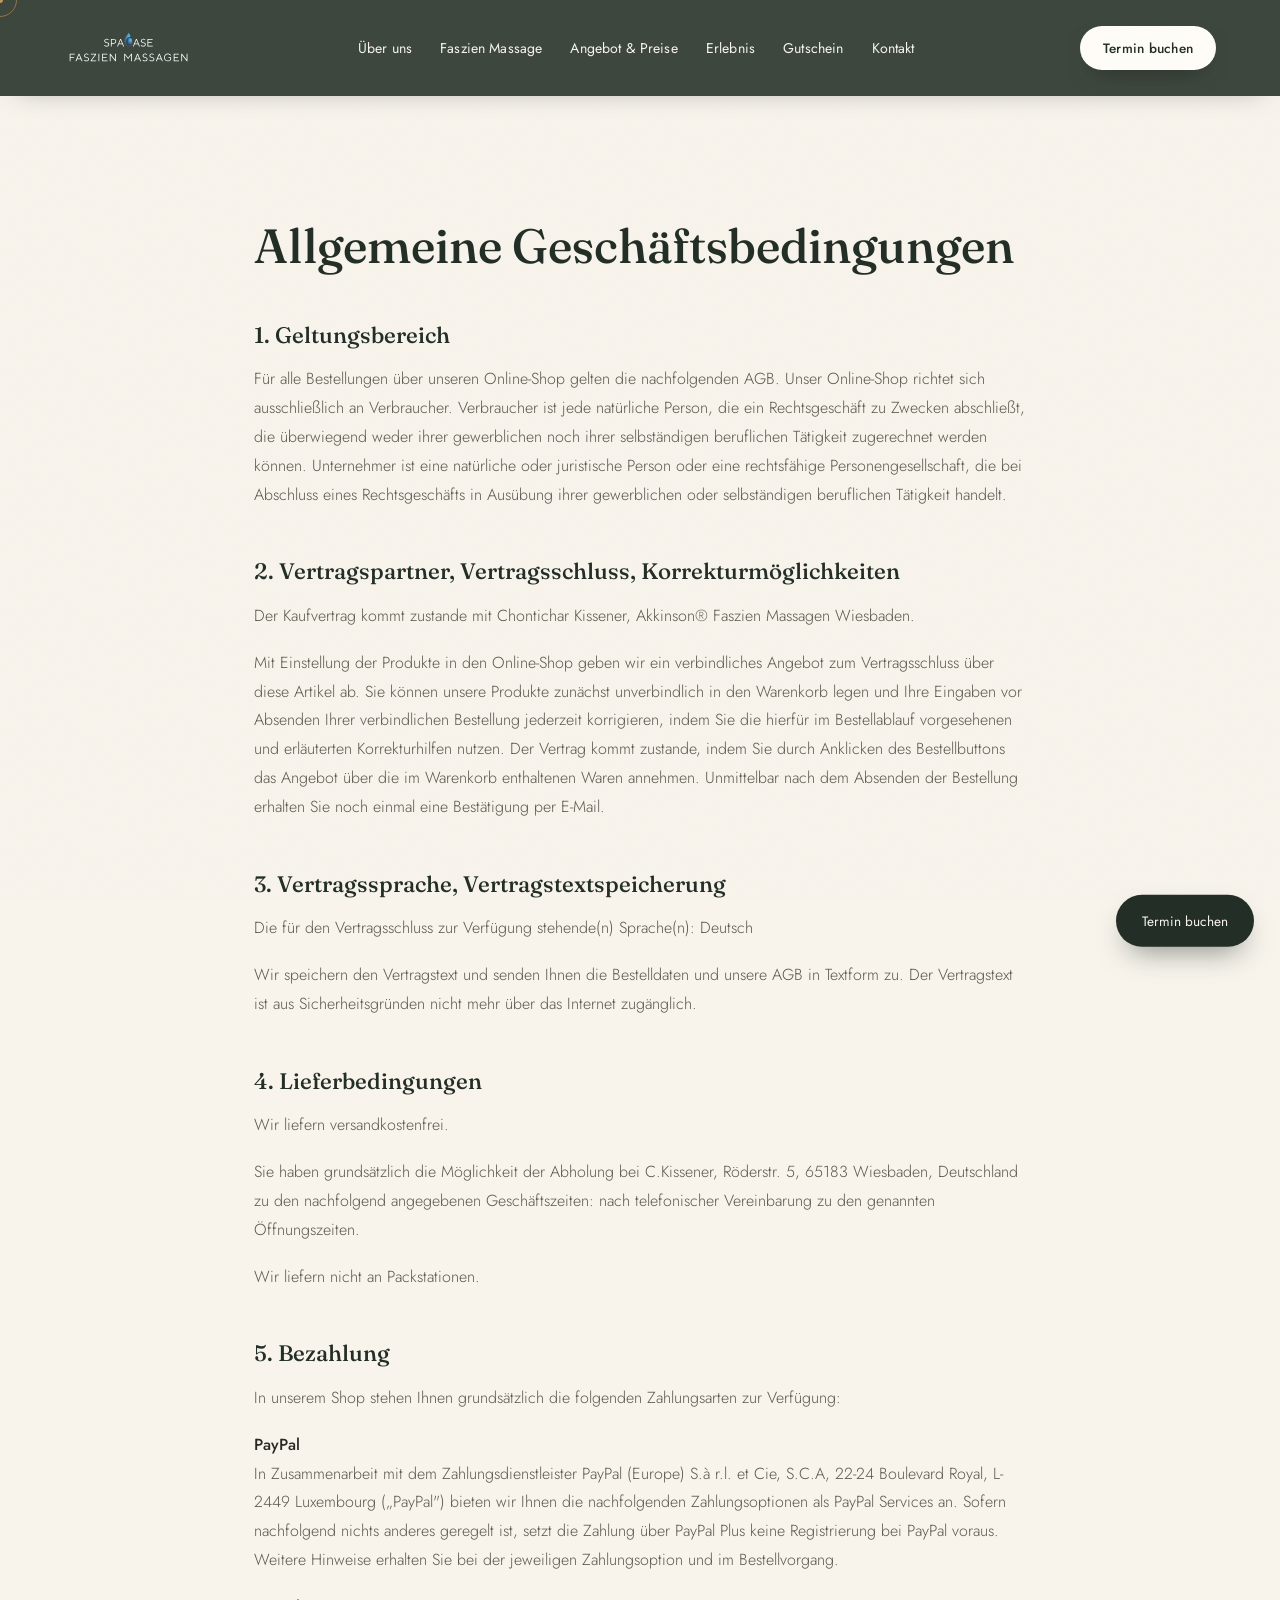
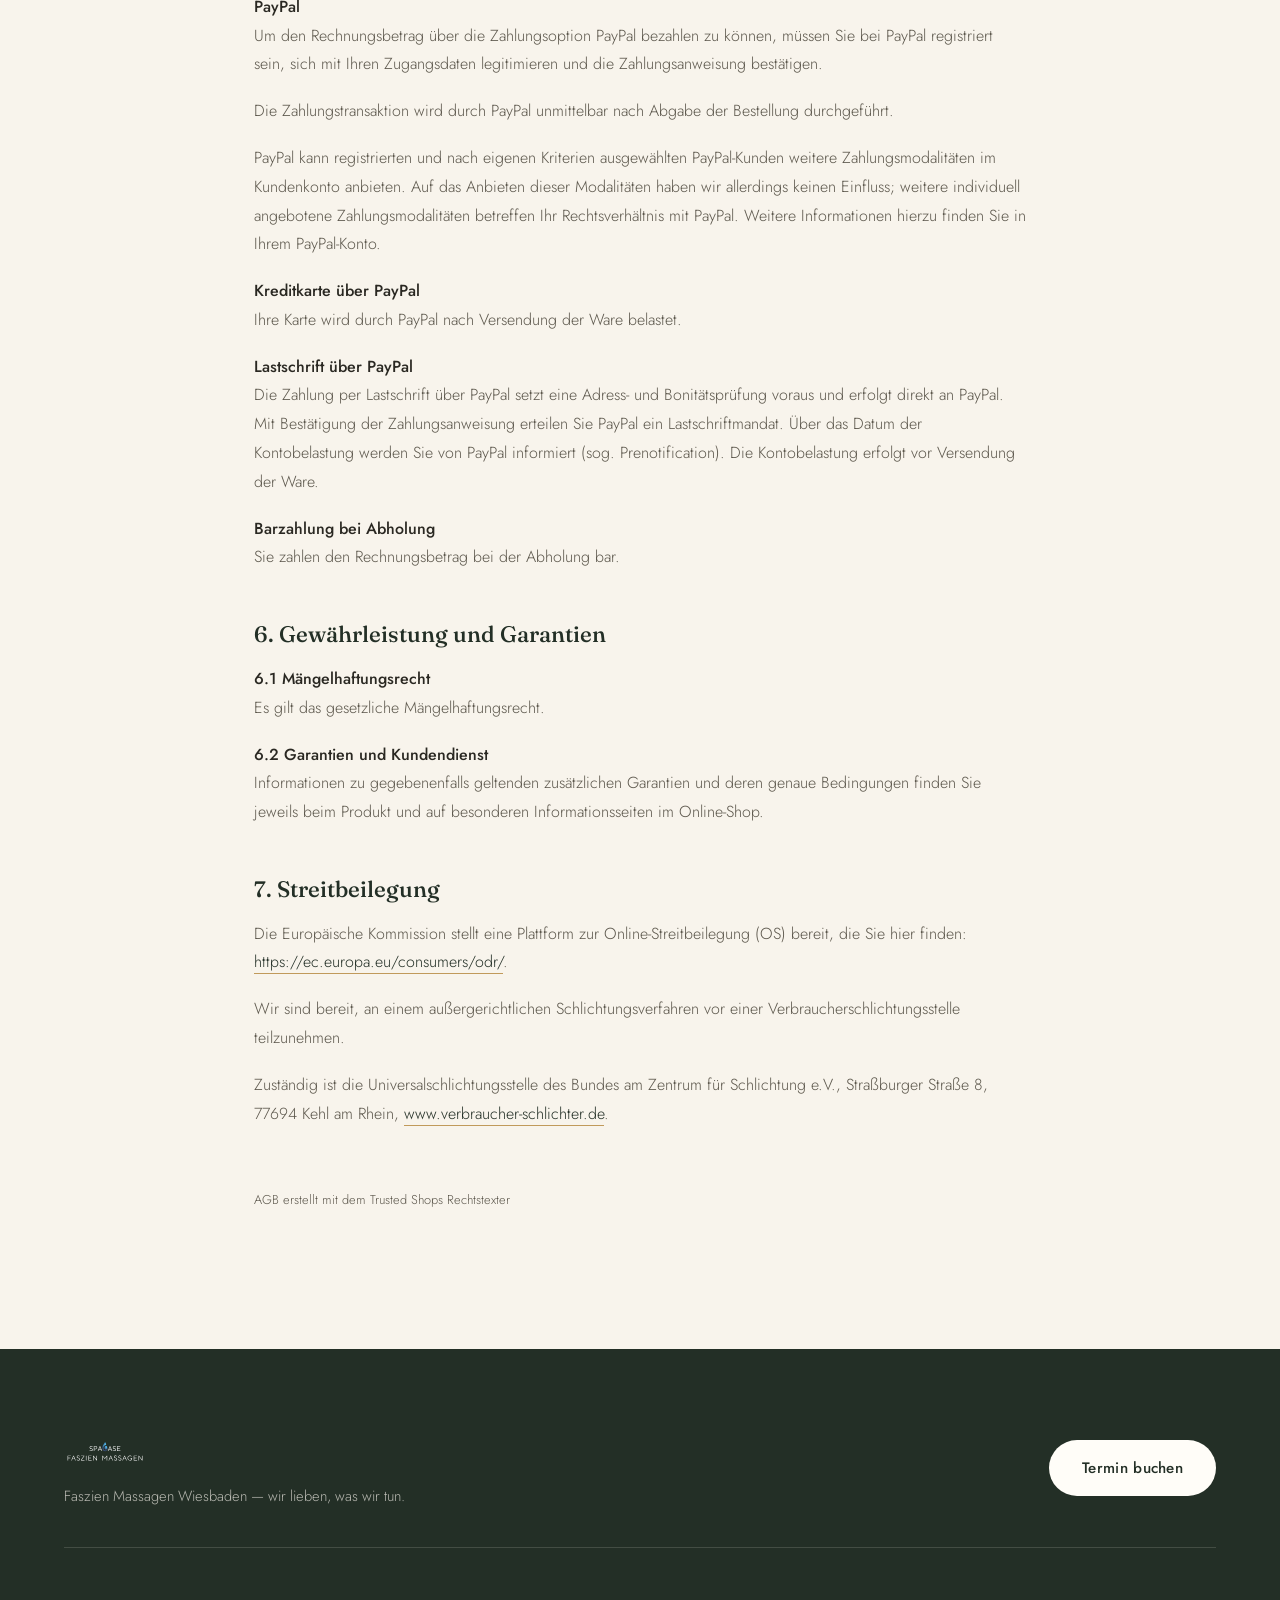
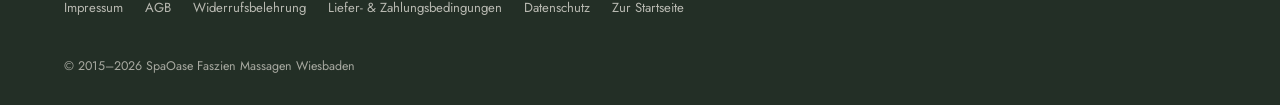
==== agb.html @ 99fdc821 "Add AGB page in new design, replacing external Jimdo link in footer" ====
<!DOCTYPE html>
<html lang="de">
<head>
<meta charset="UTF-8">
<meta name="viewport" content="width=device-width, initial-scale=1.0">
<title>AGB | SpaOase Faszien Massagen Wiesbaden</title>
<meta name="robots" content="noindex">
<link rel="preconnect" href="https://fonts.googleapis.com">
<link rel="preconnect" href="https://fonts.gstatic.com" crossorigin>
<link href="https://fonts.googleapis.com/css2?family=Fraunces:ital,opsz,wght@0,9..144,300;0,9..144,400;0,9..144,500;0,9..144,600;1,9..144,400&family=Jost:wght@300;400;500;600&display=swap" rel="stylesheet">
<link rel="stylesheet" href="styles.css">
<style>
  .legal{ max-width:820px; margin:0 auto; padding:220px 24px 120px; }
  .legal h1{ font-size:clamp(2.2rem,4vw,3rem); margin-bottom:40px; }
  .legal h2{ font-size:1.4rem; margin:50px 0 18px; color:var(--sage-900); }
  .legal p{ color:var(--ink-soft); line-height:1.8; margin-bottom:18px; font-weight:300; }
  .legal p strong{ color:var(--ink); font-weight:500; }
  .legal a{ color:var(--sage-900); border-bottom:1px solid var(--gold); }
  .legal a:hover{ color:var(--gold-text); }
  .legal .fine{ font-size:.8rem; color:var(--ink-soft); margin-top:60px; }
</style>
</head>
<body>

<a class="skip-link" href="#main">Zum Inhalt springen</a>

<div class="grain" aria-hidden="true"></div>
<div class="cursor-dot" id="cursorDot" aria-hidden="true"></div>
<div class="cursor-ring" id="cursorRing" aria-hidden="true"></div>
<div class="progress-bar" id="progressBar" aria-hidden="true"></div>

<header class="site-header" id="siteHeader">
  <div class="header-inner">
    <a href="index.html" class="logo">
      <img src="Logo_color_white@1x.svg" alt="SpaOase Faszien Massagen Wiesbaden" class="header-logo-img">
    </a>
    <nav class="main-nav" id="mainNav" aria-label="Hauptnavigation">
      <a href="index.html#ueber">Über uns</a>
      <a href="index.html#massage">Faszien Massage</a>
      <a href="massage-angebot.html">Angebot &amp; Preise</a>
      <a href="index.html#erlebnis">Erlebnis</a>
      <a href="index.html#gutschein">Gutschein</a>
      <a href="index.html#kontakt">Kontakt</a>
    </nav>
    <a href="https://app.cituro.com/booking/faszien-massagen-wiesbaden" target="_blank" rel="noopener" class="btn btn-primary btn-small nav-cta">Termin buchen</a>
    <button class="burger" id="burger" aria-label="Menü öffnen" aria-expanded="false" aria-controls="mobileNav"><span></span><span></span><span></span></button>
  </div>
</header>

<nav class="mobile-nav" id="mobileNav" aria-label="Mobile Navigation">
  <a href="index.html#ueber">Über uns</a>
  <a href="index.html#massage">Faszien Massage</a>
  <a href="massage-angebot.html">Angebot &amp; Preise</a>
  <a href="index.html#erlebnis">Erlebnis</a>
  <a href="index.html#gutschein">Gutschein</a>
  <a href="index.html#kontakt">Kontakt</a>
  <a href="https://app.cituro.com/booking/faszien-massagen-wiesbaden" target="_blank" rel="noopener" class="btn btn-light">Termin buchen</a>
</nav>

<main class="legal" id="main">
  <h1>Allgemeine Geschäftsbedingungen</h1>

  <h2>1. Geltungsbereich</h2>
  <p>Für alle Bestellungen über unseren Online-Shop gelten die nachfolgenden AGB. Unser Online-Shop richtet sich ausschließlich an Verbraucher. Verbraucher ist jede natürliche Person, die ein Rechtsgeschäft zu Zwecken abschließt, die überwiegend weder ihrer gewerblichen noch ihrer selbständigen beruflichen Tätigkeit zugerechnet werden können. Unternehmer ist eine natürliche oder juristische Person oder eine rechtsfähige Personengesellschaft, die bei Abschluss eines Rechtsgeschäfts in Ausübung ihrer gewerblichen oder selbständigen beruflichen Tätigkeit handelt.</p>

  <h2>2. Vertragspartner, Vertragsschluss, Korrekturmöglichkeiten</h2>
  <p>Der Kaufvertrag kommt zustande mit Chontichar Kissener, Akkinson® Faszien Massagen Wiesbaden.</p>
  <p>Mit Einstellung der Produkte in den Online-Shop geben wir ein verbindliches Angebot zum Vertragsschluss über diese Artikel ab. Sie können unsere Produkte zunächst unverbindlich in den Warenkorb legen und Ihre Eingaben vor Absenden Ihrer verbindlichen Bestellung jederzeit korrigieren, indem Sie die hierfür im Bestellablauf vorgesehenen und erläuterten Korrekturhilfen nutzen. Der Vertrag kommt zustande, indem Sie durch Anklicken des Bestellbuttons das Angebot über die im Warenkorb enthaltenen Waren annehmen. Unmittelbar nach dem Absenden der Bestellung erhalten Sie noch einmal eine Bestätigung per E-Mail.</p>

  <h2>3. Vertragssprache, Vertragstextspeicherung</h2>
  <p>Die für den Vertragsschluss zur Verfügung stehende(n) Sprache(n): Deutsch</p>
  <p>Wir speichern den Vertragstext und senden Ihnen die Bestelldaten und unsere AGB in Textform zu. Der Vertragstext ist aus Sicherheitsgründen nicht mehr über das Internet zugänglich.</p>

  <h2>4. Lieferbedingungen</h2>
  <p>Wir liefern versandkostenfrei.</p>
  <p>Sie haben grundsätzlich die Möglichkeit der Abholung bei C.Kissener, Röderstr. 5, 65183 Wiesbaden, Deutschland zu den nachfolgend angegebenen Geschäftszeiten: nach telefonischer Vereinbarung zu den genannten Öffnungszeiten.</p>
  <p>Wir liefern nicht an Packstationen.</p>

  <h2>5. Bezahlung</h2>
  <p>In unserem Shop stehen Ihnen grundsätzlich die folgenden Zahlungsarten zur Verfügung:</p>
  <p><strong>PayPal</strong><br>In Zusammenarbeit mit dem Zahlungsdienstleister PayPal (Europe) S.à r.l. et Cie, S.C.A, 22-24 Boulevard Royal, L-2449 Luxembourg („PayPal") bieten wir Ihnen die nachfolgenden Zahlungsoptionen als PayPal Services an. Sofern nachfolgend nichts anderes geregelt ist, setzt die Zahlung über PayPal Plus keine Registrierung bei PayPal voraus. Weitere Hinweise erhalten Sie bei der jeweiligen Zahlungsoption und im Bestellvorgang.</p>
  <p><strong>PayPal</strong><br>Um den Rechnungsbetrag über die Zahlungsoption PayPal bezahlen zu können, müssen Sie bei PayPal registriert sein, sich mit Ihren Zugangsdaten legitimieren und die Zahlungsanweisung bestätigen.</p>
  <p>Die Zahlungstransaktion wird durch PayPal unmittelbar nach Abgabe der Bestellung durchgeführt.</p>
  <p>PayPal kann registrierten und nach eigenen Kriterien ausgewählten PayPal-Kunden weitere Zahlungsmodalitäten im Kundenkonto anbieten. Auf das Anbieten dieser Modalitäten haben wir allerdings keinen Einfluss; weitere individuell angebotene Zahlungsmodalitäten betreffen Ihr Rechtsverhältnis mit PayPal. Weitere Informationen hierzu finden Sie in Ihrem PayPal-Konto.</p>
  <p><strong>Kreditkarte über PayPal</strong><br>Ihre Karte wird durch PayPal nach Versendung der Ware belastet.</p>
  <p><strong>Lastschrift über PayPal</strong><br>Die Zahlung per Lastschrift über PayPal setzt eine Adress- und Bonitätsprüfung voraus und erfolgt direkt an PayPal. Mit Bestätigung der Zahlungsanweisung erteilen Sie PayPal ein Lastschriftmandat. Über das Datum der Kontobelastung werden Sie von PayPal informiert (sog. Prenotification). Die Kontobelastung erfolgt vor Versendung der Ware.</p>
  <p><strong>Barzahlung bei Abholung</strong><br>Sie zahlen den Rechnungsbetrag bei der Abholung bar.</p>

  <h2>6. Gewährleistung und Garantien</h2>
  <p><strong>6.1 Mängelhaftungsrecht</strong><br>Es gilt das gesetzliche Mängelhaftungsrecht.</p>
  <p><strong>6.2 Garantien und Kundendienst</strong><br>Informationen zu gegebenenfalls geltenden zusätzlichen Garantien und deren genaue Bedingungen finden Sie jeweils beim Produkt und auf besonderen Informationsseiten im Online-Shop.</p>

  <h2>7. Streitbeilegung</h2>
  <p>Die Europäische Kommission stellt eine Plattform zur Online-Streitbeilegung (OS) bereit, die Sie hier finden: <a href="https://ec.europa.eu/consumers/odr/" target="_blank" rel="noopener">https://ec.europa.eu/consumers/odr/</a>.</p>
  <p>Wir sind bereit, an einem außergerichtlichen Schlichtungsverfahren vor einer Verbraucherschlichtungsstelle teilzunehmen.</p>
  <p>Zuständig ist die Universalschlichtungsstelle des Bundes am Zentrum für Schlichtung e.V., Straßburger Straße 8, 77694 Kehl am Rhein, <a href="https://www.verbraucher-schlichter.de" target="_blank" rel="noopener">www.verbraucher-schlichter.de</a>.</p>

  <p class="fine">AGB erstellt mit dem Trusted Shops Rechtstexter</p>
</main>

<footer class="site-footer">
  <div class="footer-top">
    <div class="footer-brand">
      <img src="Logo_color_white@1x.svg" alt="SpaOase Faszien Massagen Wiesbaden" class="footer-logo-img">
      <p>Faszien Massagen Wiesbaden &mdash; wir lieben, was wir tun.</p>
    </div>
    <a href="https://app.cituro.com/booking/faszien-massagen-wiesbaden" target="_blank" rel="noopener" class="btn btn-light">Termin buchen</a>
  </div>
  <nav class="footer-links" aria-label="Rechtliches">
    <a href="impressum.html">Impressum</a>
    <a href="agb.html">AGB</a>
    <a href="//www.spaoase.com/j/shop/withdrawal">Widerrufsbelehrung</a>
    <a href="//www.spaoase.com/j/shop/deliveryinfo">Liefer- &amp; Zahlungsbedingungen</a>
    <a href="datenschutz.html">Datenschutz</a>
    <a href="index.html">Zur Startseite</a>
  </nav>
  <p class="footer-copy">&copy; 2015&ndash;<span id="year"></span> SpaOase Faszien Massagen Wiesbaden</p>
</footer>

<a href="https://app.cituro.com/booking/faszien-massagen-wiesbaden" target="_blank" rel="noopener" class="float-cta">Termin buchen</a>

<script src="script.js"></script>
</body>
</html>
---- styles.css ----
/* =========================================================
   SpaOase — Premium Redesign
   Palette: warm sage / cream / soft gold / terracotta
========================================================= */

:root{
  --sage-900:#232f26;
  --sage-800:#2f3f32;
  --sage-700:#3f5442;
  --sage-500:#6b8570;
  --sage-300:#a9c0ac;
  --cream:#f8f4ec;
  --cream-2:#f1ead9;
  --paper:#fffdf8;
  --gold:#c19a5b;
  --gold-light:#e3caa0;
  --gold-text:#8a6a34;
  --terracotta:#b3714f;
  --terracotta-text:#8f5535;
  --ink:#2a2822;
  --ink-soft:#5c574c;
  --line:rgba(42,40,34,.12);
  --shadow-soft: 0 20px 60px -20px rgba(35,47,38,.25);
  --focus-ring:#6b8570;
  --ease: cubic-bezier(.16,.84,.44,1);
  --ff-serif: 'Fraunces', serif;
  --ff-sans: 'Jost', sans-serif;
}

*{ box-sizing:border-box; margin:0; padding:0; }
html{ scroll-behavior:smooth; }
body{
  font-family:var(--ff-sans);
  color:var(--ink);
  background:var(--cream);
  overflow-x:hidden;
  -webkit-font-smoothing:antialiased;
}
img{ max-width:100%; display:block; }
a{ color:inherit; text-decoration:none; }
ul{ list-style:none; }
h1,h2,h3{ font-family:var(--ff-serif); font-weight:500; line-height:1.1; color:var(--sage-900); }
.italic{ font-style:italic; font-weight:400; }

/* accessibility: visible keyboard focus on every interactive element */
a:focus-visible, button:focus-visible, .btn:focus-visible{
  outline:2px solid var(--focus-ring);
  outline-offset:3px;
  border-radius:4px;
}

/* accessibility: skip-to-content link, visible only on keyboard focus */
.skip-link{
  position:fixed; top:-60px; left:16px; z-index:10001;
  background:var(--sage-900); color:var(--cream); padding:12px 22px;
  border-radius:8px; font-size:.9rem; transition:top .25s var(--ease);
}
.skip-link:focus{ top:16px; outline:2px solid var(--gold-light); outline-offset:2px; }

/* accessibility: respect user's reduced-motion preference */
@media (prefers-reduced-motion: reduce){
  *, *::before, *::after{
    animation-duration:.001ms !important;
    animation-iteration-count:1 !important;
    transition-duration:.001ms !important;
    scroll-behavior:auto !important;
  }
  .reveal-up, .reveal-scale, .reveal-line span{ opacity:1 !important; transform:none !important; }
}

/* film grain overlay for texture / premium feel */
.grain{
  position:fixed; inset:0; z-index:9999; pointer-events:none;
  opacity:.035; mix-blend-mode:multiply;
  background-image:url("data:image/svg+xml,%3Csvg xmlns='http://www.w3.org/2000/svg' width='120' height='120'%3E%3Cfilter id='n'%3E%3CfeTurbulence type='fractalNoise' baseFrequency='0.9' numOctaves='2' stitchTiles='stitch'/%3E%3C/filter%3E%3Crect width='100%25' height='100%25' filter='url(%23n)'/%3E%3C/svg%3E");
}

/* progress bar */
.progress-bar{
  position:fixed; top:0; left:0; height:3px; width:0%;
  background:linear-gradient(90deg,var(--gold),var(--terracotta));
  z-index:10000; transition:width .1s linear;
}

/* custom cursor (desktop only) */
.cursor-dot,.cursor-ring{ position:fixed; top:0; left:0; pointer-events:none; z-index:9998; border-radius:50%; transform:translate(-50%,-50%); }
.cursor-dot{ width:6px; height:6px; background:var(--gold); }
.cursor-ring{ width:34px; height:34px; border:1px solid rgba(193,154,91,.6); transition:width .25s var(--ease),height .25s var(--ease),opacity .25s; }
@media (hover:none){ .cursor-dot,.cursor-ring{ display:none; } }

/* ============ REVEAL ANIMATIONS ============ */
.reveal-up,.reveal-scale{ opacity:0; will-change:transform,opacity; }
.reveal-up{ transform:translateY(36px); transition:opacity .9s var(--ease), transform .9s var(--ease); }
.reveal-scale{ transform:scale(.94); transition:opacity 1s var(--ease), transform 1s var(--ease); }
.reveal-up.in,.reveal-scale.in{ opacity:1; transform:none; }
.delay-1.in{ transition-delay:.12s; }
.delay-2.in{ transition-delay:.24s; }
.delay-3.in{ transition-delay:.36s; }

.reveal-line{ display:block; overflow:hidden; }
.reveal-line span{ display:inline-block; transform:translateY(110%); transition:transform .9s var(--ease); }
.reveal-line.in span{ transform:translateY(0); }

/* ============ BUTTONS ============ */
.btn{
  display:inline-flex; align-items:center; justify-content:center; gap:.5em;
  padding:1.05em 2.1em; border-radius:100px; font-family:var(--ff-sans);
  font-size:.95rem; letter-spacing:.02em; font-weight:500; cursor:pointer;
  border:1px solid transparent; position:relative; overflow:hidden;
  transition:transform .45s var(--ease), box-shadow .45s var(--ease), background .3s, color .3s;
}
.btn-small{ padding:.8em 1.6em; font-size:.85rem; }
.btn-primary{ background:var(--sage-900); color:var(--cream); box-shadow:0 10px 30px -12px rgba(35,47,38,.55); }
.btn-primary:hover{ transform:translateY(-3px); box-shadow:0 18px 36px -14px rgba(35,47,38,.6); background:var(--sage-700); }
.btn-ghost{ border-color:rgba(42,40,34,.25); color:var(--ink); background:transparent; }
.btn-ghost:hover{ border-color:var(--sage-900); background:rgba(42,40,34,.05); transform:translateY(-3px); }
.btn-light{ background:var(--paper); color:var(--sage-900); }
.btn-light:hover{ transform:translateY(-3px); box-shadow:0 18px 36px -14px rgba(0,0,0,.25); }

/* ============ HEADER ============ */
.site-header{
  position:fixed; top:0; left:0; width:100%; z-index:1000;
  padding:12px 5vw; display:flex; justify-content:center;
  background:rgba(35,47,38,.88); backdrop-filter:blur(14px);
  box-shadow:0 8px 30px -18px rgba(0,0,0,.4);
  transition:padding .4s var(--ease), box-shadow .4s var(--ease);
}
.site-header.scrolled{
  padding:9px 5vw; box-shadow:0 10px 34px -16px rgba(0,0,0,.55);
}
.header-inner{ width:100%; max-width:1360px; display:flex; align-items:center; justify-content:space-between; gap:24px; }
.logo{ display:flex; flex-direction:column; line-height:1; }
.header-logo-img{ display:block; height:72px; width:auto; }
.footer-logo-img{ height:46px; width:auto; }
.main-nav{ display:flex; gap:2.2vw; }
.main-nav a{
  font-size:.88rem; color:var(--cream); position:relative; padding:4px 0; letter-spacing:.01em;
}
.main-nav a::after{
  content:''; position:absolute; left:0; bottom:0; width:0; height:1px; background:var(--gold-light);
  transition:width .35s var(--ease);
}
.main-nav a:hover::after{ width:100%; }
.nav-cta{ white-space:nowrap; background:var(--paper); color:var(--sage-900); box-shadow:0 10px 26px -14px rgba(0,0,0,.5); }
.nav-cta:hover{ background:var(--cream); color:var(--sage-900); transform:translateY(-3px); }
.burger{
  display:none; flex-direction:column; align-items:center; justify-content:center; gap:5px;
  width:44px; height:44px; background:none; border:none; cursor:pointer; z-index:1100;
}
.burger span{ width:24px; height:1.5px; background:var(--cream); transition:.3s; }
.mobile-nav{
  position:fixed; inset:0; background:var(--sage-900); z-index:1050;
  display:flex; flex-direction:column; align-items:center; justify-content:center; gap:28px;
  transform:translateY(-100%); transition:transform .5s var(--ease);
}
.mobile-nav.open{ transform:translateY(0); }
.mobile-nav a{ color:var(--cream); font-family:var(--ff-serif); font-size:1.6rem; }

@media (max-width:900px){
  .main-nav, .nav-cta{ display:none; }
  .burger{ display:flex; }
}

/* ============ HERO ============ */
.hero{
  position:relative; min-height:100vh; display:flex; align-items:center; justify-content:center;
  overflow:hidden; padding-top:120px;
}
.hero-bg{
  position:absolute; inset:0; z-index:0;
  background:linear-gradient(180deg, rgba(35,47,38,.35), rgba(35,47,38,.72)),
    url("https://images.unsplash.com/photo-1544161515-4ab6ce6db874?q=80&w=1920&auto=format&fit=crop") center/cover no-repeat;
  transform:scale(1.15);
  will-change:transform;
}
.hero-veil{ position:absolute; inset:0; background:radial-gradient(ellipse at 50% 100%, rgba(35,47,38,.5), transparent 60%); z-index:1; }
.hero-content{ position:relative; z-index:2; max-width:900px; text-align:center; padding:0 24px; color:var(--cream); }
.eyebrow{
  display:inline-block; font-size:.78rem; letter-spacing:.24em; text-transform:uppercase;
  color:var(--gold-light); margin-bottom:18px; font-weight:500;
}
.eyebrow.center{ display:block; text-align:center; }
.eyebrow.light{ color:var(--gold-light); }
.eyebrow.on-light{ color:var(--terracotta-text); }
.hero-title{ font-size:clamp(3rem,8vw,6.2rem); color:var(--paper); margin-bottom:26px; }
.hero-title .italic{ color:var(--gold-light); }
.hero-text{ font-size:clamp(1rem,1.6vw,1.25rem); color:rgba(248,244,236,.88); max-width:620px; margin:0 auto 40px; font-weight:300; }
.hero-actions{ display:flex; gap:18px; justify-content:center; flex-wrap:wrap; }
.hero-actions .btn-ghost{ border-color:rgba(248,244,236,.4); color:var(--cream); }
.hero-actions .btn-ghost:hover{ background:rgba(248,244,236,.12); border-color:var(--cream); }

.hero-scroll{
  position:absolute; bottom:70px; left:50%; transform:translateX(-50%); z-index:2;
  display:flex; flex-direction:column; align-items:center; gap:10px; color:rgba(248,244,236,.75);
}
.hero-scroll span{ width:1px; height:46px; background:linear-gradient(180deg,rgba(248,244,236,.9),transparent); position:relative; overflow:hidden; }
.hero-scroll span::after{
  content:''; position:absolute; top:-100%; left:0; width:100%; height:100%; background:var(--gold);
  animation:scrollLine 2.2s ease-in-out infinite;
}
@keyframes scrollLine{ 0%{top:-100%;} 60%{top:100%;} 100%{top:100%;} }
.hero-scroll p{ font-size:.65rem; letter-spacing:.2em; text-transform:uppercase; }

.marquee{
  position:absolute; bottom:0; left:0; width:100%; z-index:2;
  background:rgba(35,47,38,.55); backdrop-filter:blur(6px);
  border-top:1px solid rgba(248,244,236,.15); overflow:hidden; padding:14px 0;
}
.marquee-track{ display:flex; width:max-content; animation:marquee 26s linear infinite; }
.marquee-track span{ font-family:var(--ff-serif); font-style:italic; font-size:1rem; color:rgba(248,244,236,.85); white-space:nowrap; padding-right:4px; }
@keyframes marquee{ from{transform:translateX(0);} to{transform:translateX(-50%);} }

/* ============ STATS STRIP ============ */
.stats-strip{
  display:grid; grid-template-columns:repeat(4,1fr); max-width:1200px; margin:0 auto;
  padding:70px 24px; gap:24px; text-align:center;
}
.stat{ padding:0 12px; border-left:1px solid var(--line); }
.stat:first-child{ border-left:none; }
.stat-num{ font-family:var(--ff-serif); font-size:2.6rem; color:var(--sage-900); }
.stat-plus{ font-family:var(--ff-serif); font-size:2rem; color:var(--gold-text); }
.stat p{ font-size:.8rem; color:var(--ink-soft); margin-top:6px; letter-spacing:.03em; }
@media (max-width:760px){
  .stats-strip{ grid-template-columns:repeat(2,1fr); }
  .stat:nth-child(3){ border-left:none; }
}

/* ============ ABOUT ============ */
.about{
  display:grid; grid-template-columns:1fr 1fr; align-items:center; gap:6vw;
  max-width:1320px; margin:60px auto 140px; padding:0 5vw;
}
.about-media{ position:relative; }
.media-frame{ border-radius:18px; overflow:hidden; box-shadow:var(--shadow-soft); aspect-ratio:4/5; }
.media-frame img{ width:100%; height:100%; object-fit:cover; transition:transform 1.2s var(--ease); }
.about-media:hover .media-frame img{ transform:scale(1.06); }
.media-badge{
  position:absolute; bottom:-28px; left:-28px; background:var(--paper); padding:20px 26px;
  border-radius:14px; box-shadow:var(--shadow-soft); max-width:220px;
}
.media-badge strong{ display:block; font-family:var(--ff-serif); color:var(--gold-text); font-size:1.2rem; }
.media-badge span{ font-size:.78rem; color:var(--ink-soft); }
.about-text h2{ font-size:clamp(1.9rem,3.4vw,2.7rem); margin:14px 0 20px; }
.about-text p{ color:var(--ink-soft); line-height:1.75; margin-bottom:18px; font-weight:300; font-size:1.02rem; }
.check-list{ margin:24px 0; display:flex; flex-direction:column; gap:12px; }
.check-list li{ position:relative; padding-left:30px; color:var(--ink); font-size:.95rem; }
.check-list li::before{
  content:''; position:absolute; left:0; top:5px; width:16px; height:16px; border-radius:50%;
  background:var(--sage-300); box-shadow:inset 0 0 0 3px var(--cream);
}
.link-arrow{ display:inline-flex; align-items:center; gap:8px; font-weight:500; color:var(--sage-900); border-bottom:1px solid var(--sage-900); padding-bottom:3px; }
.link-arrow span{ transition:transform .35s var(--ease); }
.link-arrow:hover span{ transform:translateX(6px); }

@media (max-width:900px){
  .about{ grid-template-columns:1fr; }
  .media-badge{ position:static; margin-top:-40px; margin-left:20px; width:fit-content; }
}

/* ============ MASSAGE / FEATURES ============ */
.massage{ max-width:1200px; margin:0 auto 140px; padding:0 5vw; text-align:center; }
.section-title{ font-size:clamp(2rem,3.6vw,2.9rem); margin:14px 0 20px; }
.section-title.center{ text-align:center; }
.section-lead{ max-width:620px; margin:0 auto 60px; color:var(--ink-soft); font-weight:300; font-size:1.05rem; line-height:1.7; }

.feature-grid{ display:grid; grid-template-columns:repeat(4,1fr); gap:26px; }
.feature-card{
  background:var(--paper); border:1px solid var(--line); border-radius:18px; padding:40px 26px;
  text-align:left; transition:transform .5s var(--ease), box-shadow .5s var(--ease), border-color .5s;
}
.feature-card:hover{ transform:translateY(-10px); box-shadow:var(--shadow-soft); border-color:transparent; }
.feature-icon{ width:52px; height:52px; color:var(--gold); margin-bottom:22px; }
.feature-icon svg{ width:100%; height:100%; }
.feature-card h3{ font-size:1.2rem; margin-bottom:10px; }
.feature-card p{ font-size:.9rem; color:var(--ink-soft); line-height:1.6; font-weight:300; }

@media (max-width:1000px){ .feature-grid{ grid-template-columns:1fr 1fr; } }
@media (max-width:600px){ .feature-grid{ grid-template-columns:1fr; } }

/* ============ AMBIENCE (parallax dark) ============ */
.ambience{ position:relative; min-height:70vh; display:flex; align-items:center; justify-content:center; overflow:hidden; margin-bottom:140px; }
.ambience-bg{
  position:absolute; inset:0;
  background:url("https://images.unsplash.com/photo-1544161515-1de722cb4a9c?q=80&w=1920&auto=format&fit=crop") center/cover no-repeat;
  transform:scale(1.15); will-change:transform;
}
.ambience-veil{ position:absolute; inset:0; background:linear-gradient(180deg, rgba(35,47,38,.85), rgba(35,47,38,.7)); }
.ambience-content{ position:relative; z-index:1; max-width:800px; text-align:center; padding:100px 24px; color:var(--cream); }
.ambience blockquote{ font-family:var(--ff-serif); font-style:italic; font-size:clamp(1.4rem,2.8vw,2.1rem); line-height:1.5; color:var(--paper); }
.ambience-sign{ margin-top:26px; letter-spacing:.05em; color:var(--gold-light); font-size:.9rem; }

/* ============ GIFT / GUTSCHEIN ============ */
.gift{ max-width:1320px; margin:0 auto 140px; padding:0 5vw; }
.gift-inner{
  background:linear-gradient(120deg, var(--sage-700), var(--sage-900));
  border-radius:28px; padding:90px 8vw; position:relative; overflow:hidden; text-align:center;
}
.gift-inner::before{
  content:''; position:absolute; width:500px; height:500px; border-radius:50%;
  background:radial-gradient(circle, rgba(193,154,91,.35), transparent 70%);
  top:-200px; right:-150px;
}
.gift-text{ position:relative; max-width:640px; margin:0 auto; color:var(--cream); }
.gift-text .eyebrow{ color:var(--gold-light); }
.gift-text h2{ color:var(--paper); font-size:clamp(1.8rem,3.2vw,2.6rem); margin:14px 0 20px; }
.gift-text p{ color:rgba(248,244,236,.85); font-weight:300; line-height:1.7; margin-bottom:34px; }

/* ============ INFO / KONTAKT ============ */
.info{ max-width:1200px; margin:0 auto 120px; padding:0 5vw; text-align:center; }
.info-grid{ display:grid; grid-template-columns:repeat(3,1fr); gap:26px; margin-top:60px; text-align:left; }
.info-card{
  background:var(--paper); border:1px solid var(--line); border-radius:18px; padding:44px 32px;
  transition:transform .5s var(--ease), box-shadow .5s var(--ease);
}
.info-card:hover{ transform:translateY(-8px); box-shadow:var(--shadow-soft); }
.info-card.featured{ background:var(--sage-900); color:var(--cream); border-color:transparent; }
.info-card.featured h3, .info-card.featured .big span{ color:var(--cream); }
.info-card.featured a[href^="tel"]{ color:var(--gold-light); }
.info-card h3{ font-size:1.1rem; margin-bottom:18px; letter-spacing:.02em; }
.info-card .big{ font-family:var(--ff-serif); font-size:1.3rem; margin-bottom:14px; }
.info-card .big span{ color:var(--gold-text); }
.info-card p{ font-size:.92rem; color:var(--ink-soft); line-height:1.6; margin-bottom:10px; }
.info-card.featured p{ color:rgba(248,244,236,.8); }
.info-card .fine{ font-size:.8rem; margin-top:14px; }
.info-card .btn{ margin-top:20px; }
.plain-list li{ font-size:.88rem; color:var(--ink-soft); padding:4px 0; }

@media (max-width:900px){ .info-grid{ grid-template-columns:1fr; } }

/* ============ FOOTER ============ */
.site-footer{ background:var(--sage-900); color:var(--cream); padding:80px 5vw 30px; }
.footer-top{ display:flex; justify-content:space-between; align-items:center; flex-wrap:wrap; gap:24px; max-width:1320px; margin:0 auto 50px; padding-bottom:40px; border-bottom:1px solid rgba(248,244,236,.15); }
.footer-brand p{ color:rgba(248,244,236,.7); margin-top:10px; font-size:.92rem; font-weight:300; }
.footer-links{ display:flex; flex-wrap:wrap; gap:22px; max-width:1320px; margin:0 auto 40px; font-size:.82rem; color:rgba(248,244,236,.7); }
.footer-links a:hover{ color:var(--gold-light); }
.footer-copy{ max-width:1320px; margin:0 auto; font-size:.78rem; color:rgba(248,244,236,.62); }

/* ============ FLOATING CTA ============ */
.float-cta{
  position:fixed; bottom:26px; right:26px; z-index:900;
  background:var(--sage-900); color:var(--cream); padding:16px 26px; border-radius:100px;
  font-size:.85rem; box-shadow:0 14px 30px -12px rgba(35,47,38,.6);
  transform:translateY(140%); transition:transform .5s var(--ease), background .3s;
}
.float-cta.show{ transform:translateY(0); }
.float-cta:hover{ background:var(--sage-700); }
@media (max-width:600px){ .float-cta{ right:16px; bottom:16px; padding:14px 20px; font-size:.78rem; } }
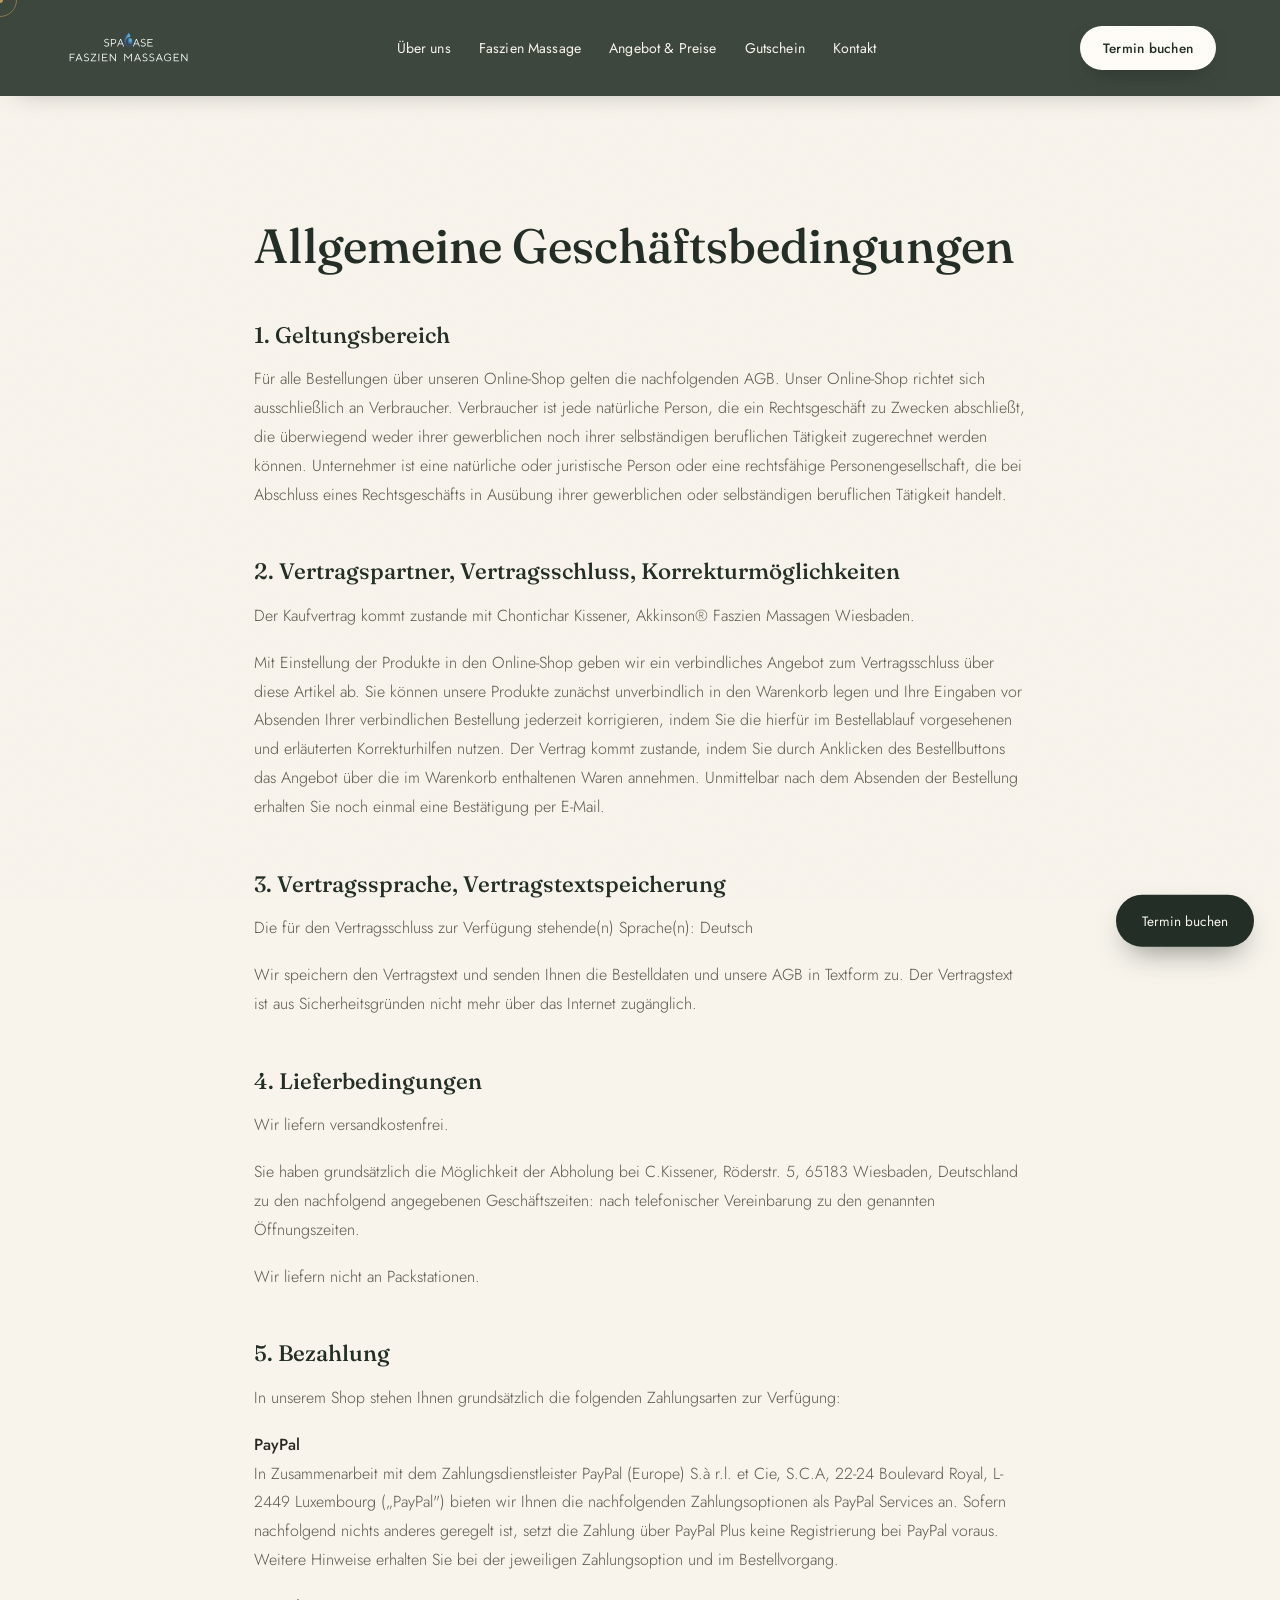
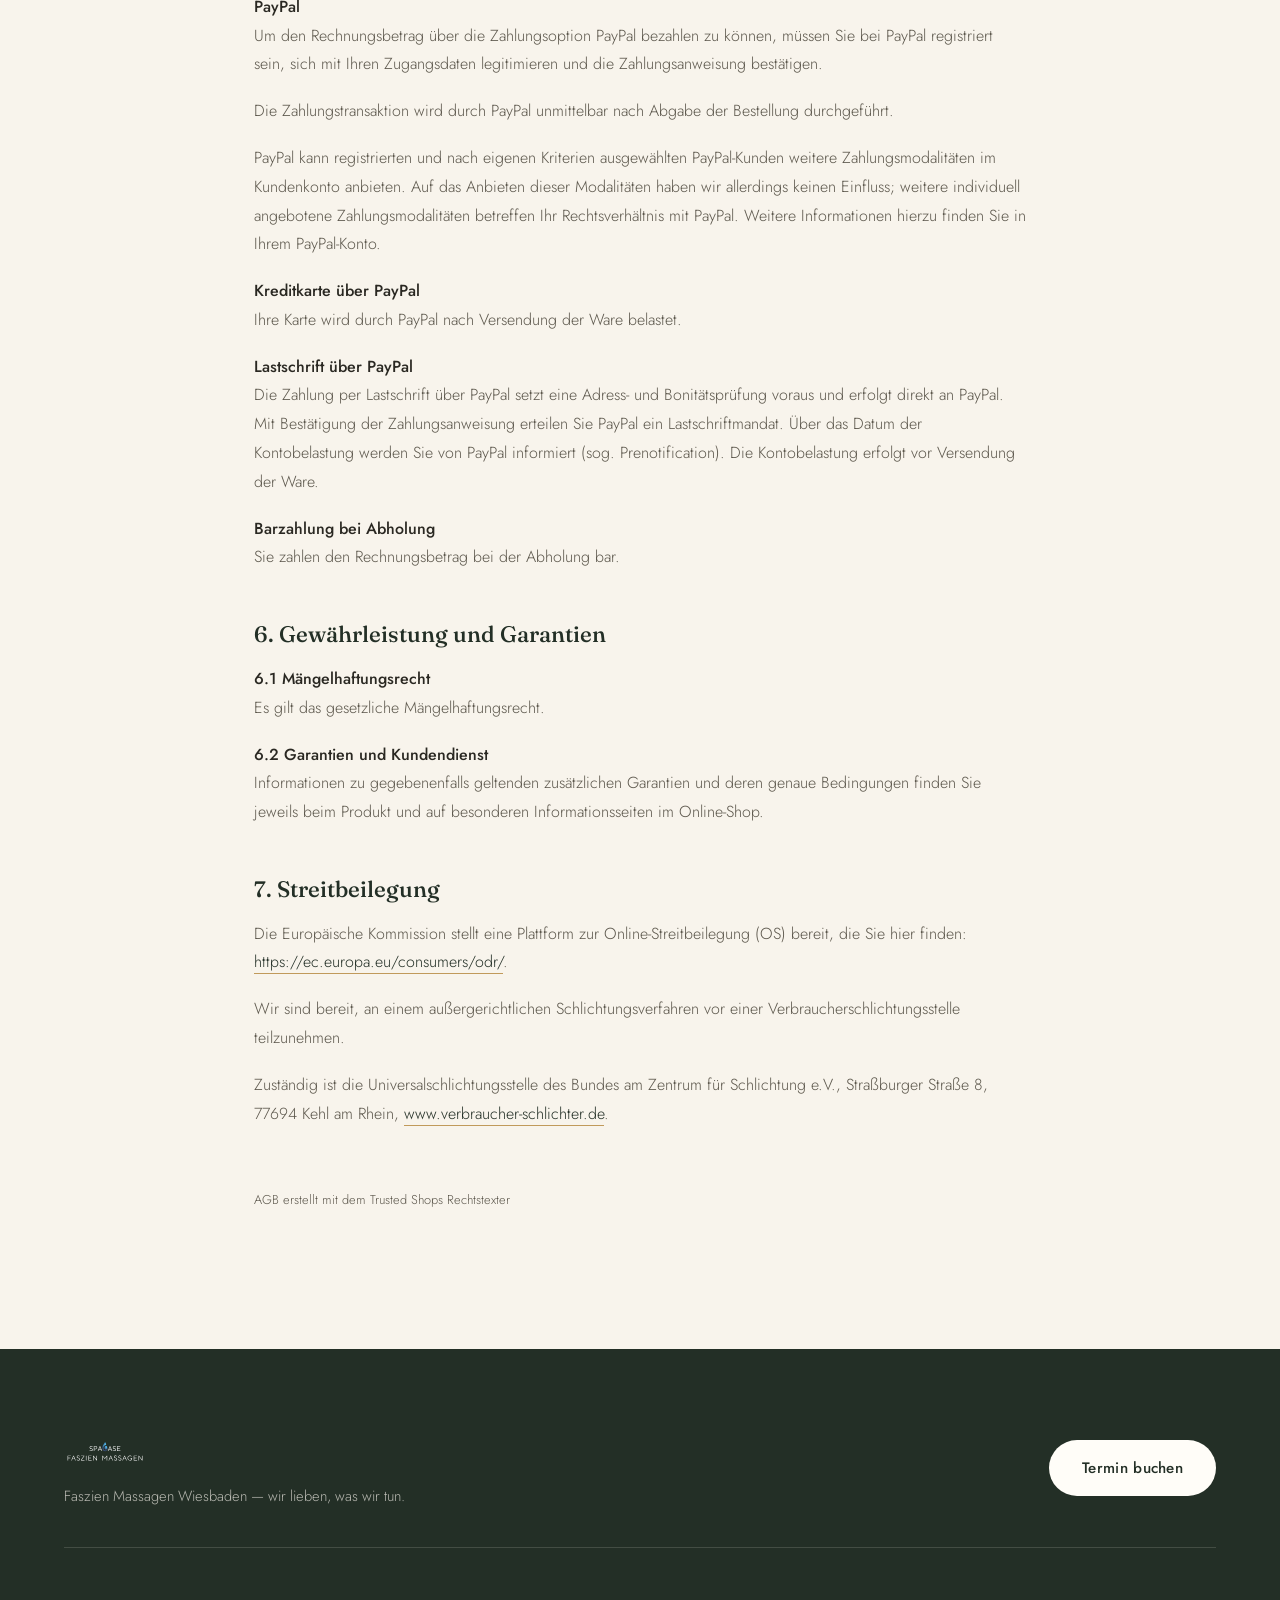
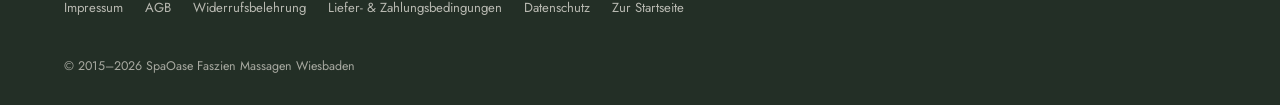
==== commit bf236e72: "Remove Erlebnis link from main and mobile navigation on all pages" ====
--- a/agb.html
+++ b/agb.html
@@ -38,7 +38,6 @@
       <a href="index.html#ueber">Über uns</a>
       <a href="index.html#massage">Faszien Massage</a>
       <a href="massage-angebot.html">Angebot &amp; Preise</a>
-      <a href="index.html#erlebnis">Erlebnis</a>
       <a href="index.html#gutschein">Gutschein</a>
       <a href="index.html#kontakt">Kontakt</a>
     </nav>
@@ -51,7 +50,6 @@
   <a href="index.html#ueber">Über uns</a>
   <a href="index.html#massage">Faszien Massage</a>
   <a href="massage-angebot.html">Angebot &amp; Preise</a>
-  <a href="index.html#erlebnis">Erlebnis</a>
   <a href="index.html#gutschein">Gutschein</a>
   <a href="index.html#kontakt">Kontakt</a>
   <a href="https://app.cituro.com/booking/faszien-massagen-wiesbaden" target="_blank" rel="noopener" class="btn btn-light">Termin buchen</a>
@@ -109,8 +107,8 @@
   <nav class="footer-links" aria-label="Rechtliches">
     <a href="impressum.html">Impressum</a>
     <a href="agb.html">AGB</a>
-    <a href="//www.spaoase.com/j/shop/withdrawal">Widerrufsbelehrung</a>
-    <a href="//www.spaoase.com/j/shop/deliveryinfo">Liefer- &amp; Zahlungsbedingungen</a>
+    <a href="widerruf.html">Widerrufsbelehrung</a>
+    <a href="versand.html">Liefer- &amp; Zahlungsbedingungen</a>
     <a href="datenschutz.html">Datenschutz</a>
     <a href="index.html">Zur Startseite</a>
   </nav>
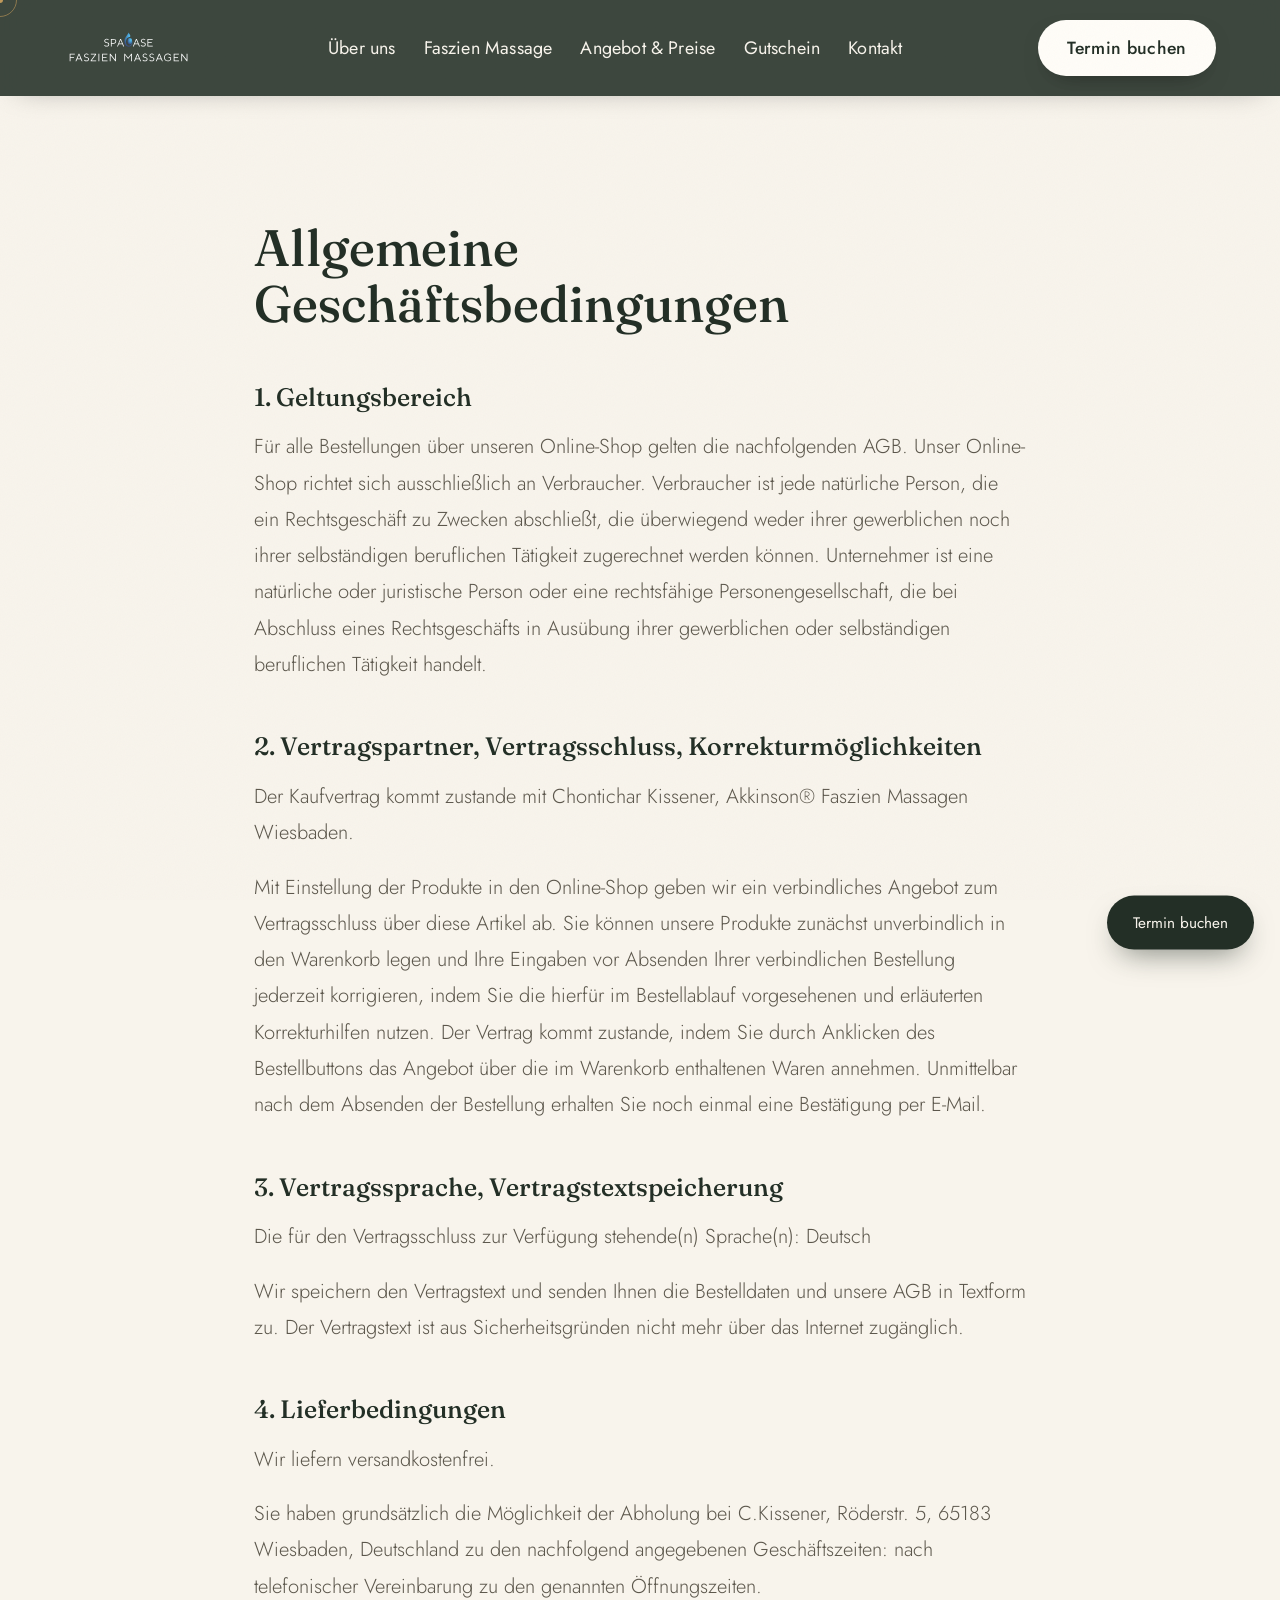
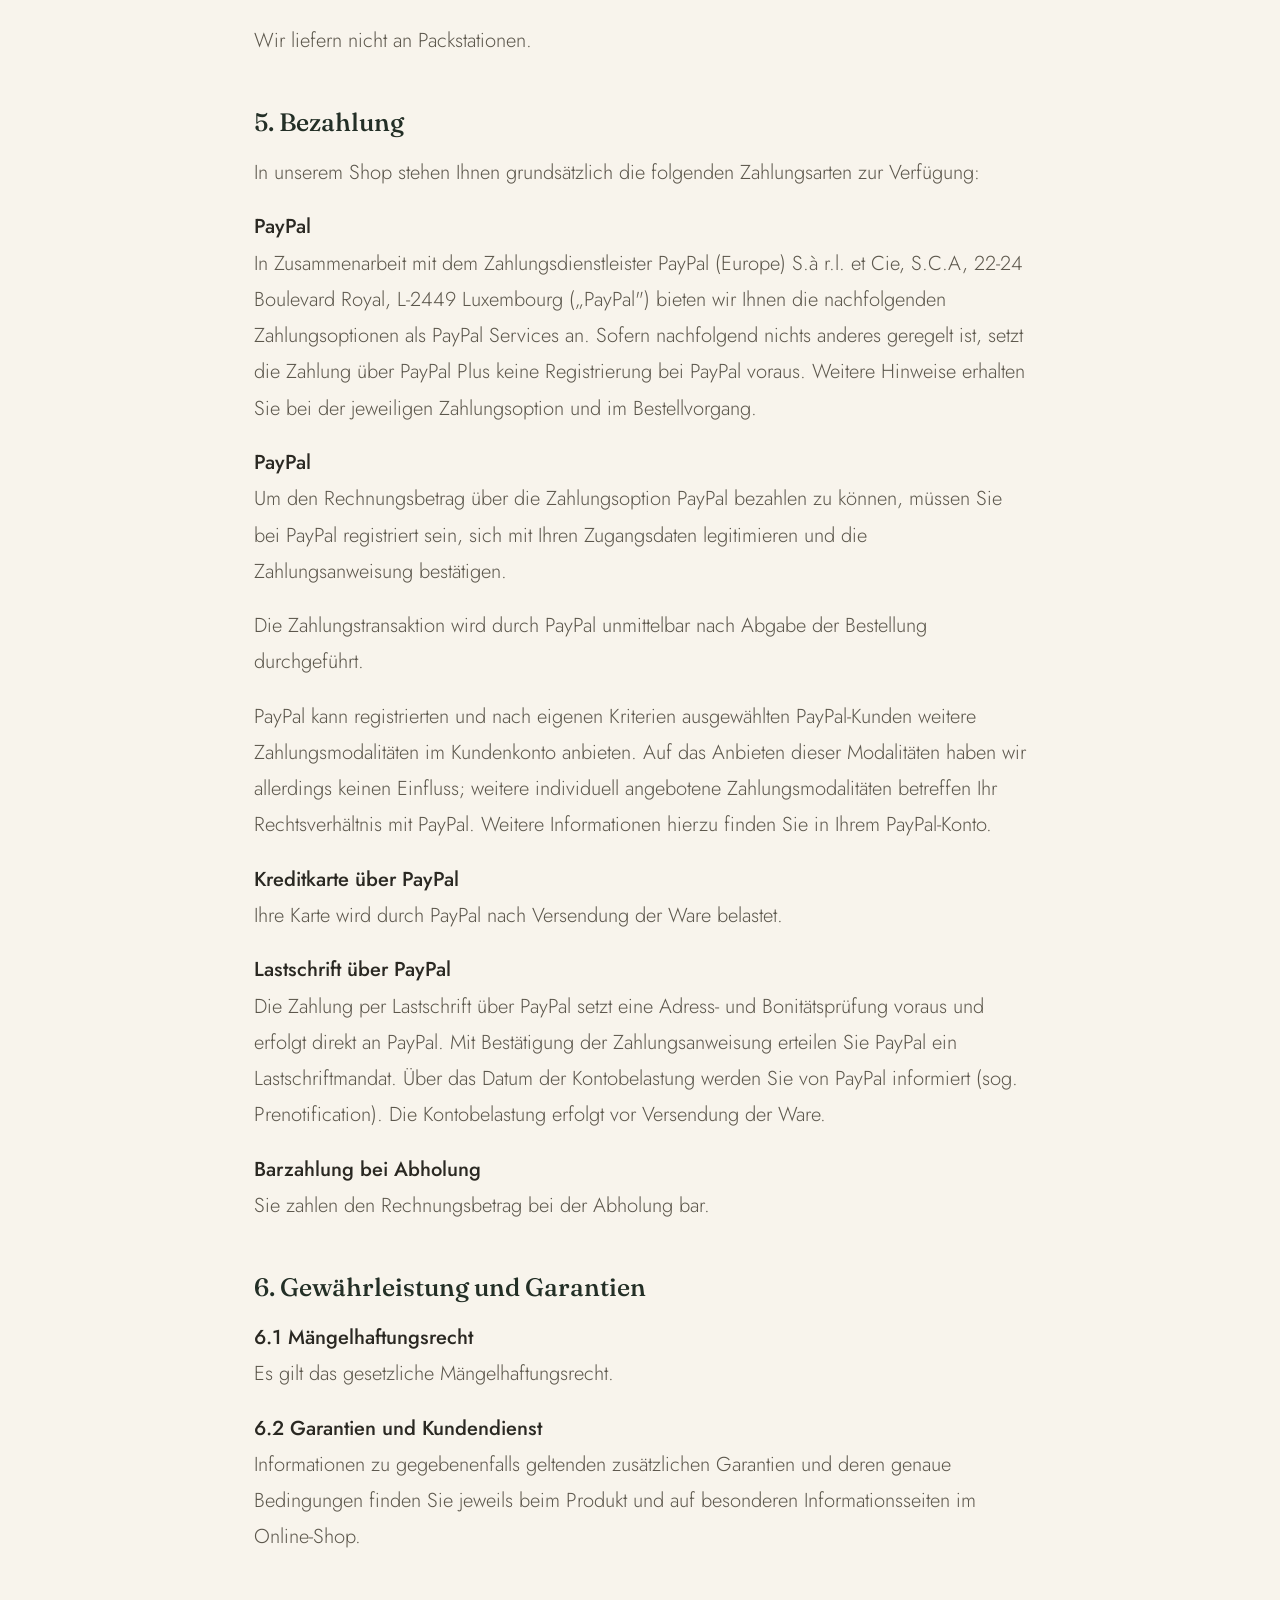
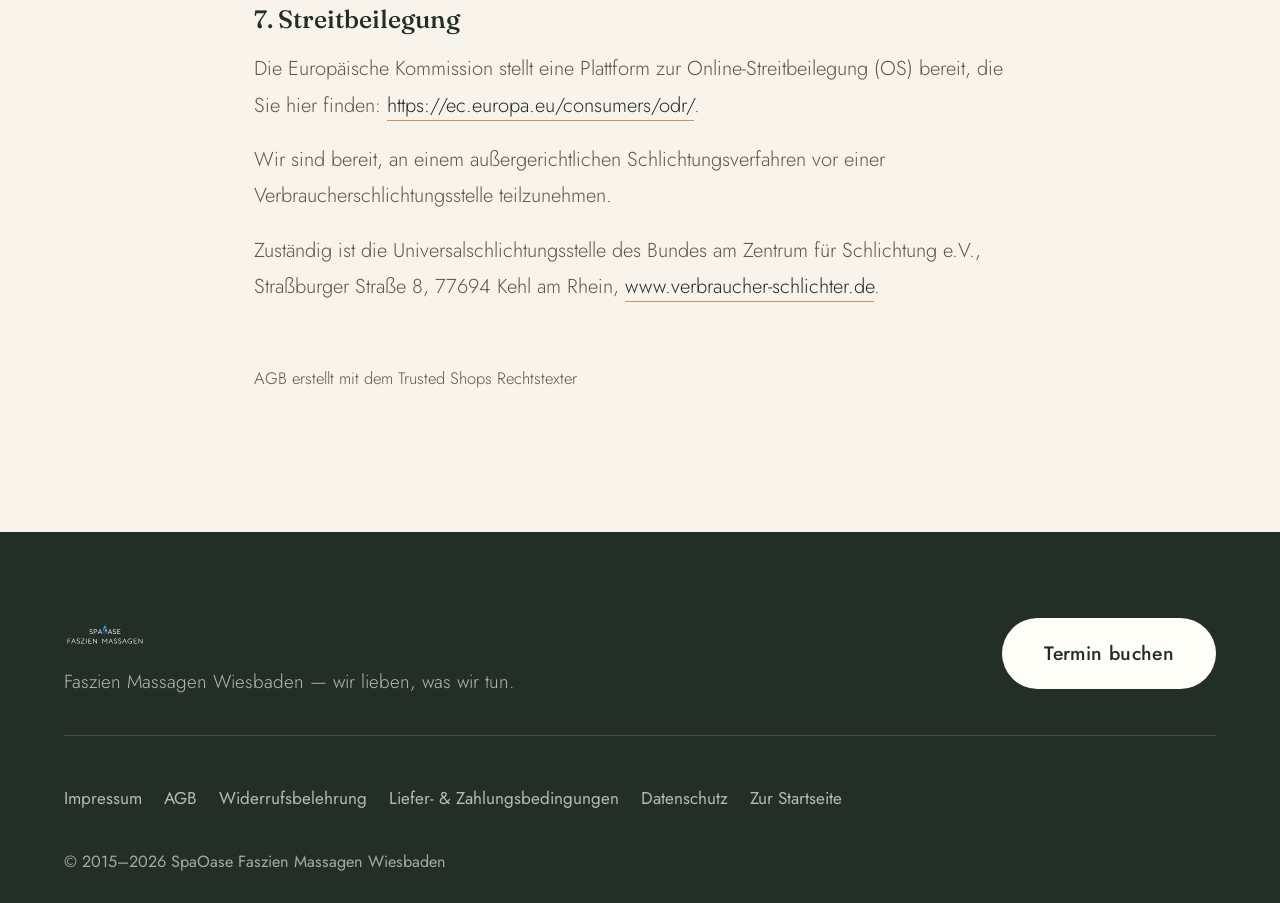
==== commit 5b72a285: "Significantly enlarge body copy across the site for better readability for older visitors" ====
--- a/agb.html
+++ b/agb.html
@@ -13,11 +13,11 @@
   .legal{ max-width:820px; margin:0 auto; padding:220px 24px 120px; }
   .legal h1{ font-size:clamp(2.2rem,4vw,3rem); margin-bottom:40px; }
   .legal h2{ font-size:1.4rem; margin:50px 0 18px; color:var(--sage-900); }
-  .legal p{ color:var(--ink-soft); line-height:1.8; margin-bottom:18px; font-weight:300; }
+  .legal p{ color:var(--ink-soft); line-height:1.8; margin-bottom:18px; font-weight:300; font-size:1.12rem; }
   .legal p strong{ color:var(--ink); font-weight:500; }
   .legal a{ color:var(--sage-900); border-bottom:1px solid var(--gold); }
   .legal a:hover{ color:var(--gold-text); }
-  .legal .fine{ font-size:.8rem; color:var(--ink-soft); margin-top:60px; }
+  .legal .fine{ font-size:.92rem; color:var(--ink-soft); margin-top:60px; }
 </style>
 </head>
 <body>
--- a/styles.css
+++ b/styles.css
@@ -28,7 +28,7 @@
 }
 
 *{ box-sizing:border-box; margin:0; padding:0; }
-html{ scroll-behavior:smooth; }
+html{ scroll-behavior:smooth; font-size:112.5%; }
 body{
   font-family:var(--ff-sans);
   color:var(--ink);
@@ -105,11 +105,11 @@
 .btn{
   display:inline-flex; align-items:center; justify-content:center; gap:.5em;
   padding:1.05em 2.1em; border-radius:100px; font-family:var(--ff-sans);
-  font-size:.95rem; letter-spacing:.02em; font-weight:500; cursor:pointer;
+  font-size:1.08rem; letter-spacing:.02em; font-weight:500; cursor:pointer;
   border:1px solid transparent; position:relative; overflow:hidden;
   transition:transform .45s var(--ease), box-shadow .45s var(--ease), background .3s, color .3s;
 }
-.btn-small{ padding:.8em 1.6em; font-size:.85rem; }
+.btn-small{ padding:.8em 1.6em; font-size:.98rem; }
 .btn-primary{ background:var(--sage-900); color:var(--cream); box-shadow:0 10px 30px -12px rgba(35,47,38,.55); }
 .btn-primary:hover{ transform:translateY(-3px); box-shadow:0 18px 36px -14px rgba(35,47,38,.6); background:var(--sage-700); }
 .btn-ghost{ border-color:rgba(42,40,34,.25); color:var(--ink); background:transparent; }
@@ -134,7 +134,7 @@
 .footer-logo-img{ height:46px; width:auto; }
 .main-nav{ display:flex; gap:2.2vw; }
 .main-nav a{
-  font-size:.88rem; color:var(--cream); position:relative; padding:4px 0; letter-spacing:.01em;
+  font-size:1rem; color:var(--cream); position:relative; padding:4px 0; letter-spacing:.01em;
 }
 .main-nav a::after{
   content:''; position:absolute; left:0; bottom:0; width:0; height:1px; background:var(--gold-light);
@@ -184,7 +184,7 @@
 .eyebrow.on-light{ color:var(--terracotta-text); }
 .hero-title{ font-size:clamp(3rem,8vw,6.2rem); color:var(--paper); margin-bottom:26px; }
 .hero-title .italic{ color:var(--gold-light); }
-.hero-text{ font-size:clamp(1rem,1.6vw,1.25rem); color:rgba(248,244,236,.88); max-width:620px; margin:0 auto 40px; font-weight:300; }
+.hero-text{ font-size:clamp(1.15rem,1.8vw,1.4rem); color:rgba(248,244,236,.88); max-width:620px; margin:0 auto 40px; font-weight:300; line-height:1.6; }
 .hero-actions{ display:flex; gap:18px; justify-content:center; flex-wrap:wrap; }
 .hero-actions .btn-ghost{ border-color:rgba(248,244,236,.4); color:var(--cream); }
 .hero-actions .btn-ghost:hover{ background:rgba(248,244,236,.12); border-color:var(--cream); }
@@ -219,7 +219,7 @@
 .stat:first-child{ border-left:none; }
 .stat-num{ font-family:var(--ff-serif); font-size:2.6rem; color:var(--sage-900); }
 .stat-plus{ font-family:var(--ff-serif); font-size:2rem; color:var(--gold-text); }
-.stat p{ font-size:.8rem; color:var(--ink-soft); margin-top:6px; letter-spacing:.03em; }
+.stat p{ font-size:.95rem; color:var(--ink-soft); margin-top:6px; letter-spacing:.03em; }
 @media (max-width:760px){
   .stats-strip{ grid-template-columns:repeat(2,1fr); }
   .stat:nth-child(3){ border-left:none; }
@@ -239,11 +239,11 @@
   border-radius:14px; box-shadow:var(--shadow-soft); max-width:220px;
 }
 .media-badge strong{ display:block; font-family:var(--ff-serif); color:var(--gold-text); font-size:1.2rem; }
-.media-badge span{ font-size:.78rem; color:var(--ink-soft); }
+.media-badge span{ font-size:.9rem; color:var(--ink-soft); }
 .about-text h2{ font-size:clamp(1.9rem,3.4vw,2.7rem); margin:14px 0 20px; }
-.about-text p{ color:var(--ink-soft); line-height:1.75; margin-bottom:18px; font-weight:300; font-size:1.02rem; }
+.about-text p{ color:var(--ink-soft); line-height:1.8; margin-bottom:18px; font-weight:300; font-size:1.15rem; }
 .check-list{ margin:24px 0; display:flex; flex-direction:column; gap:12px; }
-.check-list li{ position:relative; padding-left:30px; color:var(--ink); font-size:.95rem; }
+.check-list li{ position:relative; padding-left:30px; color:var(--ink); font-size:1.08rem; }
 .check-list li::before{
   content:''; position:absolute; left:0; top:5px; width:16px; height:16px; border-radius:50%;
   background:var(--sage-300); box-shadow:inset 0 0 0 3px var(--cream);
@@ -261,7 +261,7 @@
 .massage{ max-width:1200px; margin:0 auto 140px; padding:0 5vw; text-align:center; }
 .section-title{ font-size:clamp(2rem,3.6vw,2.9rem); margin:14px 0 20px; }
 .section-title.center{ text-align:center; }
-.section-lead{ max-width:620px; margin:0 auto 60px; color:var(--ink-soft); font-weight:300; font-size:1.05rem; line-height:1.7; }
+.section-lead{ max-width:660px; margin:0 auto 60px; color:var(--ink-soft); font-weight:300; font-size:1.2rem; line-height:1.75; }
 
 .feature-grid{ display:grid; grid-template-columns:repeat(4,1fr); gap:26px; }
 .feature-card{
@@ -271,8 +271,8 @@
 .feature-card:hover{ transform:translateY(-10px); box-shadow:var(--shadow-soft); border-color:transparent; }
 .feature-icon{ width:52px; height:52px; color:var(--gold); margin-bottom:22px; }
 .feature-icon svg{ width:100%; height:100%; }
-.feature-card h3{ font-size:1.2rem; margin-bottom:10px; }
-.feature-card p{ font-size:.9rem; color:var(--ink-soft); line-height:1.6; font-weight:300; }
+.feature-card h3{ font-size:1.3rem; margin-bottom:10px; }
+.feature-card p{ font-size:1.05rem; color:var(--ink-soft); line-height:1.65; font-weight:300; }
 
 @media (max-width:1000px){ .feature-grid{ grid-template-columns:1fr 1fr; } }
 @media (max-width:600px){ .feature-grid{ grid-template-columns:1fr; } }
@@ -303,7 +303,7 @@
 .gift-text{ position:relative; max-width:640px; margin:0 auto; color:var(--cream); }
 .gift-text .eyebrow{ color:var(--gold-light); }
 .gift-text h2{ color:var(--paper); font-size:clamp(1.8rem,3.2vw,2.6rem); margin:14px 0 20px; }
-.gift-text p{ color:rgba(248,244,236,.85); font-weight:300; line-height:1.7; margin-bottom:34px; }
+.gift-text p{ color:rgba(248,244,236,.85); font-weight:300; line-height:1.7; margin-bottom:34px; font-size:1.12rem; }
 
 /* ============ INFO / KONTAKT ============ */
 .info{ max-width:1200px; margin:0 auto 120px; padding:0 5vw; text-align:center; }
@@ -316,24 +316,24 @@
 .info-card.featured{ background:var(--sage-900); color:var(--cream); border-color:transparent; }
 .info-card.featured h3, .info-card.featured .big span{ color:var(--cream); }
 .info-card.featured a[href^="tel"]{ color:var(--gold-light); }
-.info-card h3{ font-size:1.1rem; margin-bottom:18px; letter-spacing:.02em; }
-.info-card .big{ font-family:var(--ff-serif); font-size:1.3rem; margin-bottom:14px; }
+.info-card h3{ font-size:1.25rem; margin-bottom:18px; letter-spacing:.02em; }
+.info-card .big{ font-family:var(--ff-serif); font-size:1.45rem; margin-bottom:14px; }
 .info-card .big span{ color:var(--gold-text); }
-.info-card p{ font-size:.92rem; color:var(--ink-soft); line-height:1.6; margin-bottom:10px; }
+.info-card p{ font-size:1.08rem; color:var(--ink-soft); line-height:1.65; margin-bottom:10px; }
 .info-card.featured p{ color:rgba(248,244,236,.8); }
-.info-card .fine{ font-size:.8rem; margin-top:14px; }
+.info-card .fine{ font-size:.92rem; margin-top:14px; }
 .info-card .btn{ margin-top:20px; }
-.plain-list li{ font-size:.88rem; color:var(--ink-soft); padding:4px 0; }
+.plain-list li{ font-size:1.02rem; color:var(--ink-soft); padding:4px 0; }
 
 @media (max-width:900px){ .info-grid{ grid-template-columns:1fr; } }
 
 /* ============ FOOTER ============ */
 .site-footer{ background:var(--sage-900); color:var(--cream); padding:80px 5vw 30px; }
 .footer-top{ display:flex; justify-content:space-between; align-items:center; flex-wrap:wrap; gap:24px; max-width:1320px; margin:0 auto 50px; padding-bottom:40px; border-bottom:1px solid rgba(248,244,236,.15); }
-.footer-brand p{ color:rgba(248,244,236,.7); margin-top:10px; font-size:.92rem; font-weight:300; }
-.footer-links{ display:flex; flex-wrap:wrap; gap:22px; max-width:1320px; margin:0 auto 40px; font-size:.82rem; color:rgba(248,244,236,.7); }
+.footer-brand p{ color:rgba(248,244,236,.7); margin-top:10px; font-size:1.05rem; font-weight:300; }
+.footer-links{ display:flex; flex-wrap:wrap; gap:22px; max-width:1320px; margin:0 auto 40px; font-size:.95rem; color:rgba(248,244,236,.7); }
 .footer-links a:hover{ color:var(--gold-light); }
-.footer-copy{ max-width:1320px; margin:0 auto; font-size:.78rem; color:rgba(248,244,236,.62); }
+.footer-copy{ max-width:1320px; margin:0 auto; font-size:.9rem; color:rgba(248,244,236,.62); }
 
 /* ============ FLOATING CTA ============ */
 .float-cta{
